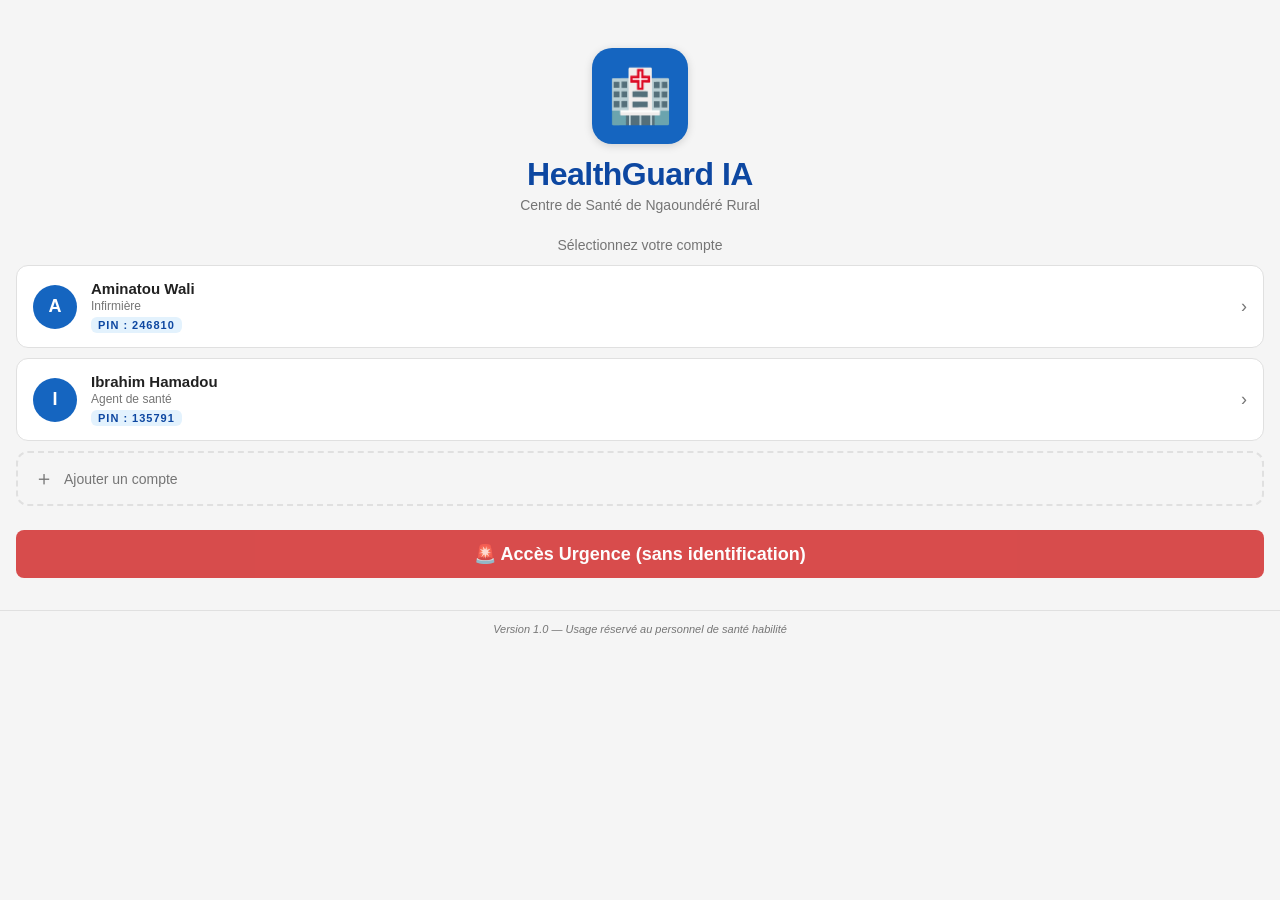
==== prototype/index.html @ 9b150aa0 "Initial commit: HealthGuard AI Project Structure" ====
<!DOCTYPE html>
<html lang="fr">
<head>
  <meta charset="UTF-8">
  <meta http-equiv="refresh" content="0; url=screens/e1_login.html">
  <title>HealthGuard IA</title>
</head>
<body>
  <p>Redirection vers <a href="screens/e1_login.html">l'écran de connexion</a>…</p>
</body>
</html>
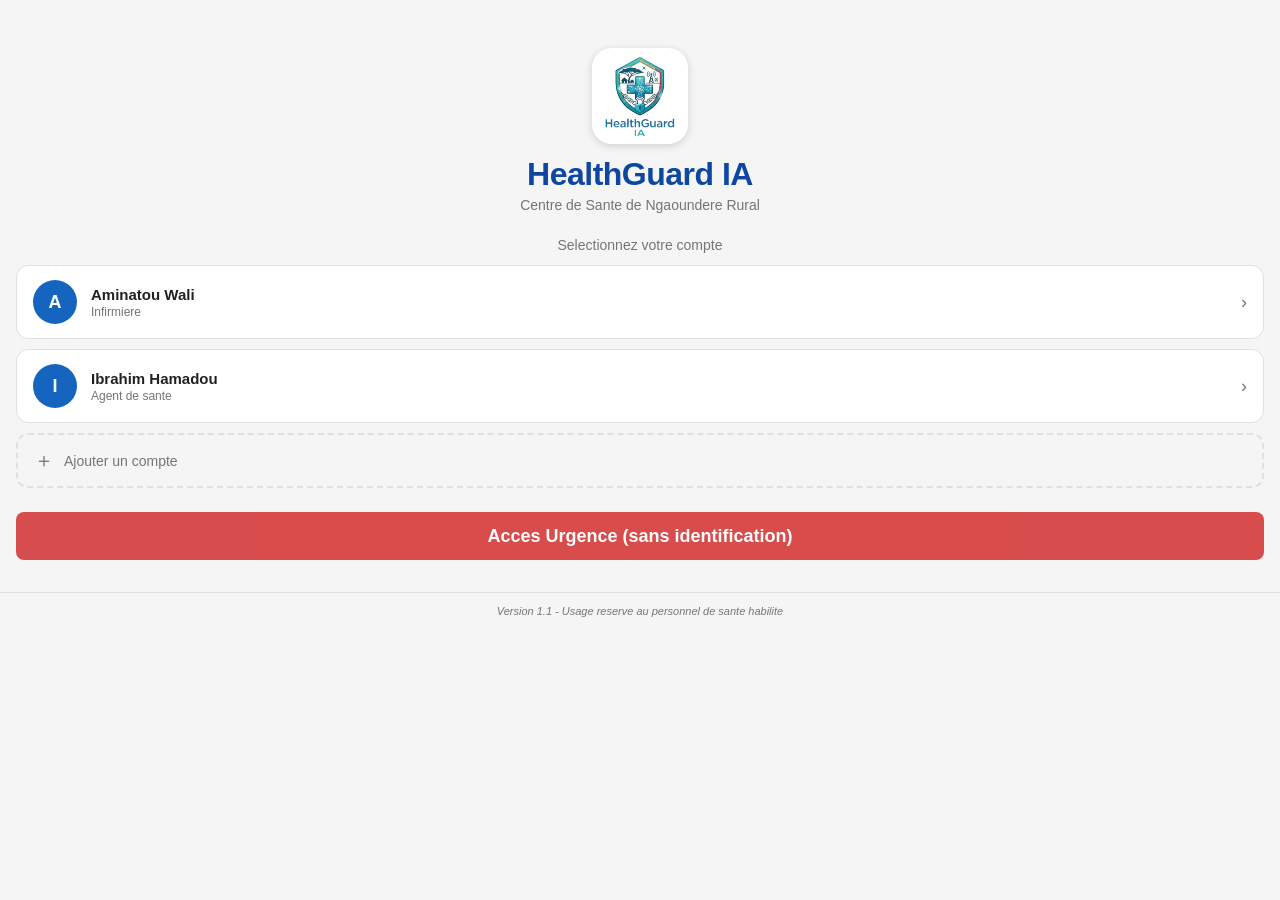
==== commit b4d5f0a8: "Mise à jour automatique : code, documentation et prototypes" ====
--- a/prototype/index.html
+++ b/prototype/index.html
@@ -2,6 +2,8 @@
 <html lang="fr">
 <head>
   <meta charset="UTF-8">
+  <link rel="manifest" href="/app/manifest.json">
+  <link rel="icon" type="image/png" href="/app/assets/favicon.png">
   <meta http-equiv="refresh" content="0; url=screens/e1_login.html">
   <title>HealthGuard IA</title>
 </head>
